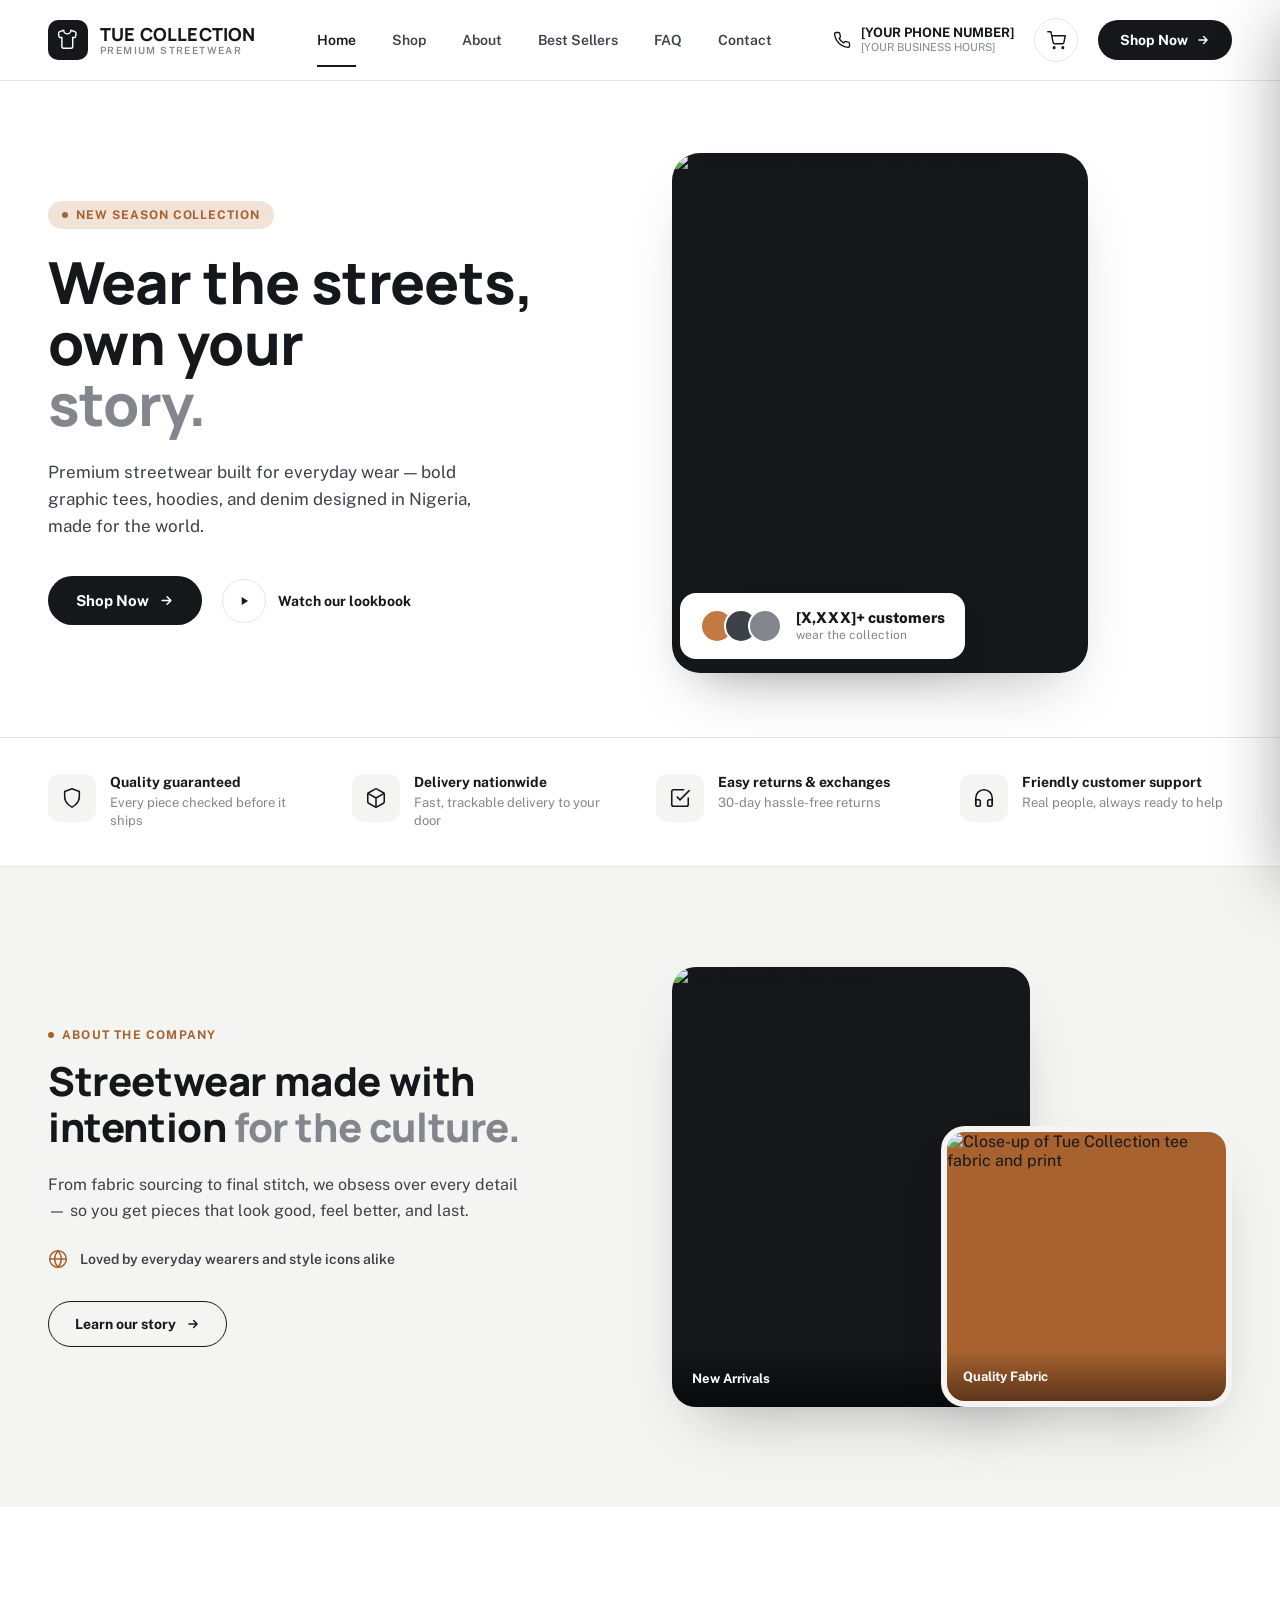
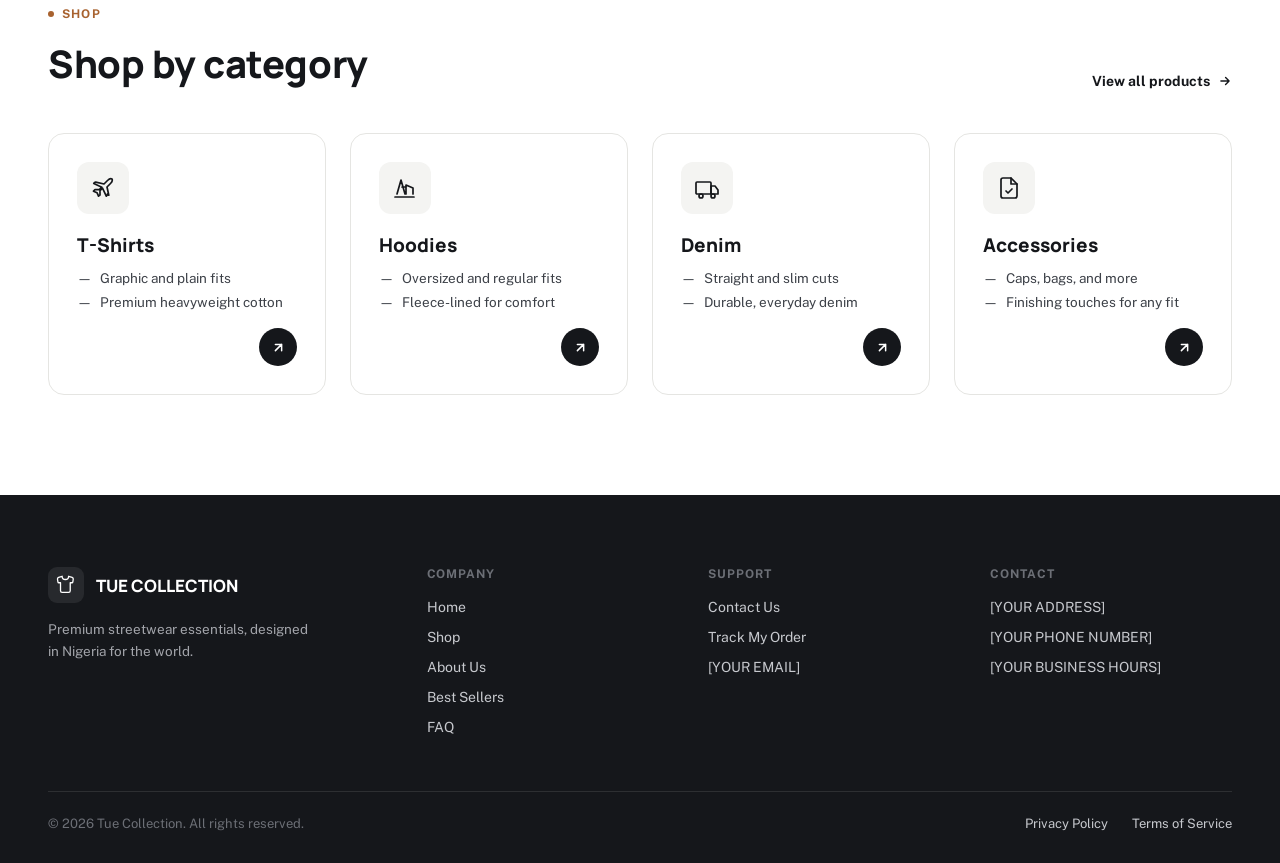
==== index.html @ 18dba14e "Add files via upload" ====
<!doctype html>
<html lang="en">
<head>
<meta charset="utf-8">
<meta name="viewport" content="width=device-width, initial-scale=1">
<title>Tue Collection — Premium Streetwear</title>
<link rel="stylesheet" href="https://fonts.googleapis.com/css2?family=Manrope:wght@500;700;800&family=Public+Sans:wght@400;500;600;700&display=swap">
<link rel="stylesheet" href="styles.css">
</head>
<body>

  <!-- ============ HEADER ============ -->
  <header style="position:sticky;top:0;z-index:20;background:rgba(255,255,255,0.92);backdrop-filter:blur(8px);border-bottom:1px solid var(--line);">
    <div style="max-width:1280px;margin:0 auto;padding:18px 48px;display:flex;align-items:center;justify-content:space-between;gap:24px;">

      <a href="index.html" style="display:flex;align-items:center;gap:12px;">
        <svg width="40" height="40" viewBox="0 0 40 40" fill="none">
          <rect width="40" height="40" rx="10" fill="#15171b"/>
          <path transform="translate(8.5,8.5) scale(0.9)" d="M20.38 3.46 16 2a4 4 0 0 1-8 0L3.62 3.46a2 2 0 0 0-1.34 2.23l.58 3.47a1 1 0 0 0 .99.84H6v10a2 2 0 0 0 2 2h8a2 2 0 0 0 2-2V10h2.15a1 1 0 0 0 .99-.84l.58-3.47a2 2 0 0 0-1.34-2.23z" fill="none" stroke="#ffffff" stroke-width="1.6" stroke-linejoin="round" stroke-linecap="round"/>
        </svg>
        <div style="display:flex;flex-direction:column;line-height:1.15;">
          <span style="font-family:'Manrope',sans-serif;font-weight:800;font-size:18px;letter-spacing:0.01em;">TUE COLLECTION</span>
          <span style="font-size:10px;letter-spacing:0.14em;color:var(--muted);font-weight:600;">PREMIUM STREETWEAR</span>
        </div>
      </a>

      <nav class="nav-center" style="display:flex;align-items:center;gap:36px;">
        <a href="index.html" class="nav-link active">Home</a>
        <a href="services.html" class="nav-link">Shop</a>
        <a href="about.html" class="nav-link">About</a>
        <a href="services.html#rates" class="nav-link">Best Sellers</a>
        <a href="#" class="nav-link">FAQ</a>
        <a href="contact.html" class="nav-link">Contact</a>
      </nav>

      <div style="display:flex;align-items:center;gap:20px;">
        <div class="nav-contact" style="display:flex;align-items:center;gap:10px;">
          <svg width="18" height="18" viewBox="0 0 24 24" fill="none" stroke="#15171b" stroke-width="1.8" stroke-linecap="round" stroke-linejoin="round"><path d="M22 16.92v3a2 2 0 0 1-2.18 2 19.79 19.79 0 0 1-8.63-3.07 19.5 19.5 0 0 1-6-6 19.79 19.79 0 0 1-3.07-8.67A2 2 0 0 1 4.11 2h3a2 2 0 0 1 2 1.72c.127.96.362 1.903.7 2.81a2 2 0 0 1-.45 2.11L8.09 9.91a16 16 0 0 0 6 6l1.27-1.27a2 2 0 0 1 2.11-.45c.907.338 1.85.573 2.81.7A2 2 0 0 1 22 16.92z"/></svg>
          <div style="display:flex;flex-direction:column;line-height:1.25;">
            <span style="font-size:13px;font-weight:700;">[YOUR PHONE NUMBER]</span>
            <span style="font-size:11px;color:var(--muted);">[YOUR BUSINESS HOURS]</span>
          </div>
        </div>
        <button type="button" id="cartToggleBtn" aria-label="Open cart" style="position:relative;flex:none;width:44px;height:44px;border-radius:999px;border:1.5px solid var(--line);background:var(--paper);display:flex;align-items:center;justify-content:center;cursor:pointer;">
          <svg width="19" height="19" viewBox="0 0 24 24" fill="none" stroke="#15171b" stroke-width="1.8" stroke-linecap="round" stroke-linejoin="round"><circle cx="9" cy="21" r="1"/><circle cx="20" cy="21" r="1"/><path d="M1 1h4l2.68 13.39a2 2 0 0 0 2 1.61h9.72a2 2 0 0 0 2-1.61L23 6H6"/></svg>
          <span id="cartCountBadge" style="display:none;position:absolute;top:-4px;right:-4px;min-width:18px;height:18px;padding:0 4px;border-radius:999px;background:var(--accent);color:#fff;font-size:10.5px;font-weight:800;align-items:center;justify-content:center;line-height:1;">0</span>
        </button>
        <a href="contact.html" class="btn-primary nav-cta" style="padding:12px 22px;border-radius:999px;font-size:14px;font-weight:700;display:inline-flex;align-items:center;gap:8px;white-space:nowrap;">
          Shop Now
          <svg width="14" height="14" viewBox="0 0 24 24" fill="none" stroke="#fff" stroke-width="2.4" stroke-linecap="round" stroke-linejoin="round"><path d="M5 12h14M13 6l6 6-6 6"/></svg>
        </a>
        <button type="button" class="nav-toggle" id="navToggle" aria-label="Toggle menu" aria-expanded="false" aria-controls="mobileMenu">
          <span></span>
        </button>
      </div>
    </div>
    <nav id="mobileMenu" class="mobile-menu">
      <a href="index.html" class="nav-link active">Home</a>
      <a href="services.html" class="nav-link">Shop</a>
      <a href="about.html" class="nav-link">About</a>
      <a href="services.html#rates" class="nav-link">Best Sellers</a>
      <a href="#" class="nav-link">FAQ</a>
      <a href="contact.html" class="nav-link">Contact</a>
      <a href="contact.html" class="btn-primary mobile-cta" style="padding:13px 22px;border-radius:999px;font-size:14px;font-weight:700;display:inline-flex;align-items:center;justify-content:center;gap:8px;">
        Shop Now
        <svg width="14" height="14" viewBox="0 0 24 24" fill="none" stroke="#fff" stroke-width="2.4" stroke-linecap="round" stroke-linejoin="round"><path d="M5 12h14M13 6l6 6-6 6"/></svg>
      </a>
    </nav>
  </header>

  <!-- ============ HERO ============ -->
  <section style="max-width:1280px;margin:0 auto;padding:72px 48px 0;">
    <div class="hero-grid" style="display:grid;grid-template-columns:1fr 560px;gap:56px;align-items:center;">

      <div>
        <div style="display:inline-flex;align-items:center;gap:8px;padding:7px 14px;border-radius:999px;background:var(--accent-soft);margin-bottom:22px;">
          <span style="width:6px;height:6px;border-radius:999px;background:var(--accent);"></span>
          <span style="font-size:12px;font-weight:700;letter-spacing:0.08em;color:var(--accent);">NEW SEASON COLLECTION</span>
        </div>

        <h1 style="font-size:58px;font-weight:800;line-height:1.06;letter-spacing:-0.01em;">
          Wear the streets,<br/>
          own your<br/>
          <span style="color:var(--muted);">story.</span>
        </h1>

        <p style="margin-top:24px;font-size:17px;line-height:1.6;color:var(--ink-soft);max-width:460px;">
          Premium streetwear built for everyday wear — bold graphic tees, hoodies, and denim designed in Nigeria, made for the world.
        </p>

        <div style="display:flex;align-items:center;gap:20px;margin-top:36px;flex-wrap:wrap;">
          <a href="contact.html" class="btn-primary" style="padding:16px 28px;border-radius:999px;font-size:15px;font-weight:700;display:inline-flex;align-items:center;gap:10px;">
            Shop Now
            <svg width="15" height="15" viewBox="0 0 24 24" fill="none" stroke="#fff" stroke-width="2.4" stroke-linecap="round" stroke-linejoin="round"><path d="M5 12h14M13 6l6 6-6 6"/></svg>
          </a>
          <a href="#" style="display:inline-flex;align-items:center;gap:12px;">
            <span style="width:44px;height:44px;border-radius:999px;border:1.5px solid var(--line);display:flex;align-items:center;justify-content:center;">
              <svg width="14" height="14" viewBox="0 0 24 24" fill="#15171b"><path d="M8 5v14l11-7z"/></svg>
            </span>
            <span style="font-size:14px;font-weight:700;color:var(--ink);">Watch our lookbook</span>
          </a>
        </div>
      </div>

      <!-- HERO VISUAL -->
      <div class="hero-visual" style="position:relative;width:100%;max-width:560px;margin:0 auto;">
        <div style="position:relative;border-radius:28px;overflow:hidden;height:520px;aspect-ratio:4/5;box-shadow:0 30px 60px -30px rgba(21,23,27,0.35);background:#15171b;">
          <img src="img/lookbook-studio.jpg" alt="Tue Collection streetwear tee in the studio" loading="eager" style="position:absolute;inset:0;width:100%;height:100%;object-fit:cover;">
        </div>

        <div style="position:absolute;left:8px;bottom:14px;background:#fff;border-radius:var(--radius-md);box-shadow:0 20px 44px -18px rgba(21,23,27,0.28);padding:16px 20px;display:flex;align-items:center;gap:14px;">
          <div style="display:flex;">
            <span style="width:34px;height:34px;border-radius:999px;background:#c47a45;border:2px solid #fff;margin-right:-10px;"></span>
            <span style="width:34px;height:34px;border-radius:999px;background:#3d4148;border:2px solid #fff;margin-right:-10px;"></span>
            <span style="width:34px;height:34px;border-radius:999px;background:#83868d;border:2px solid #fff;"></span>
          </div>
          <div style="line-height:1.25;">
            <div style="font-size:15px;font-weight:800;">[X,XXX]+ customers</div>
            <div style="font-size:12px;color:var(--muted);">wear the collection</div>
          </div>
        </div>
      </div>
    </div>
  </section>

  <!-- ============ FEATURE STRIP ============ -->
  <section style="border-top:1px solid var(--line);border-bottom:1px solid var(--line);margin-top:64px;">
    <div class="feat-grid" style="max-width:1280px;margin:0 auto;padding:36px 48px;display:grid;grid-template-columns:repeat(4,1fr);gap:32px;">

      <div style="display:flex;align-items:flex-start;gap:14px;">
        <span style="flex:none;width:48px;height:48px;border-radius:12px;background:var(--paper-soft);display:flex;align-items:center;justify-content:center;">
          <svg width="22" height="22" viewBox="0 0 24 24" fill="none" stroke="#15171b" stroke-width="1.7" stroke-linecap="round" stroke-linejoin="round"><path d="M12 22s8-4 8-11V5l-8-3-8 3v6c0 7 8 11 8 11z"/></svg>
        </span>
        <div>
          <div style="font-size:14px;font-weight:700;">Quality guaranteed</div>
          <div style="font-size:13px;color:var(--muted);margin-top:4px;line-height:1.4;">Every piece checked before it ships</div>
        </div>
      </div>

      <div style="display:flex;align-items:flex-start;gap:14px;">
        <span style="flex:none;width:48px;height:48px;border-radius:12px;background:var(--paper-soft);display:flex;align-items:center;justify-content:center;">
          <svg width="22" height="22" viewBox="0 0 24 24" fill="none" stroke="#15171b" stroke-width="1.7" stroke-linecap="round" stroke-linejoin="round"><path d="M21 16V8a2 2 0 0 0-1-1.73l-7-4a2 2 0 0 0-2 0l-7 4A2 2 0 0 0 3 8v8a2 2 0 0 0 1 1.73l7 4a2 2 0 0 0 2 0l7-4A2 2 0 0 0 21 16z"/><path d="M3.27 6.96L12 12l8.73-5.04M12 22.08V12"/></svg>
        </span>
        <div>
          <div style="font-size:14px;font-weight:700;">Delivery nationwide</div>
          <div style="font-size:13px;color:var(--muted);margin-top:4px;line-height:1.4;">Fast, trackable delivery to your door</div>
        </div>
      </div>

      <div style="display:flex;align-items:flex-start;gap:14px;">
        <span style="flex:none;width:48px;height:48px;border-radius:12px;background:var(--paper-soft);display:flex;align-items:center;justify-content:center;">
          <svg width="22" height="22" viewBox="0 0 24 24" fill="none" stroke="#15171b" stroke-width="1.7" stroke-linecap="round" stroke-linejoin="round"><path d="M9 11l3 3L22 4"/><path d="M21 12v7a2 2 0 0 1-2 2H5a2 2 0 0 1-2-2V5a2 2 0 0 1 2-2h11"/></svg>
        </span>
        <div>
          <div style="font-size:14px;font-weight:700;">Easy returns & exchanges</div>
          <div style="font-size:13px;color:var(--muted);margin-top:4px;line-height:1.4;">30-day hassle-free returns</div>
        </div>
      </div>

      <div style="display:flex;align-items:flex-start;gap:14px;">
        <span style="flex:none;width:48px;height:48px;border-radius:12px;background:var(--paper-soft);display:flex;align-items:center;justify-content:center;">
          <svg width="22" height="22" viewBox="0 0 24 24" fill="none" stroke="#15171b" stroke-width="1.7" stroke-linecap="round" stroke-linejoin="round"><path d="M3 18v-6a9 9 0 0 1 18 0v6"/><path d="M21 19a2 2 0 0 1-2 2h-1a2 2 0 0 1-2-2v-3a2 2 0 0 1 2-2h3zM3 19a2 2 0 0 0 2 2h1a2 2 0 0 0 2-2v-3a2 2 0 0 0-2-2H3z"/></svg>
        </span>
        <div>
          <div style="font-size:14px;font-weight:700;">Friendly customer support</div>
          <div style="font-size:13px;color:var(--muted);margin-top:4px;line-height:1.4;">Real people, always ready to help</div>
        </div>
      </div>

    </div>
  </section>

  <!-- ============ ABOUT ============ -->
  <section style="background:var(--paper-soft);">
    <div class="about-grid" style="max-width:1280px;margin:0 auto;padding:100px 48px;display:grid;grid-template-columns:1fr 1fr;gap:64px;align-items:center;">

      <div>
        <div style="display:flex;align-items:center;gap:8px;margin-bottom:16px;">
          <span style="width:6px;height:6px;border-radius:999px;background:var(--accent);"></span>
          <span style="font-size:12px;font-weight:700;letter-spacing:0.1em;color:var(--accent);">ABOUT THE COMPANY</span>
        </div>
        <h2 style="font-size:40px;font-weight:800;line-height:1.15;letter-spacing:-0.01em;">
          Streetwear made with intention <span style="color:var(--muted);">for the culture.</span>
        </h2>
        <p style="margin-top:22px;font-size:16px;line-height:1.65;color:var(--ink-soft);max-width:480px;">
          From fabric sourcing to final stitch, we obsess over every detail — so you get pieces that look good, feel better, and last.
        </p>

        <div style="display:flex;align-items:center;gap:12px;margin-top:24px;">
          <svg width="20" height="20" viewBox="0 0 24 24" fill="none" stroke="#a8622f" stroke-width="1.8" stroke-linecap="round" stroke-linejoin="round"><circle cx="12" cy="12" r="10"/><path d="M2 12h20M12 2a15.3 15.3 0 0 1 4 10 15.3 15.3 0 0 1-4 10 15.3 15.3 0 0 1-4-10 15.3 15.3 0 0 1 4-10z"/></svg>
          <span style="font-size:14px;font-weight:600;color:var(--ink-soft);">Loved by everyday wearers and style icons alike</span>
        </div>

        <a href="about.html" class="btn-outline" style="margin-top:32px;display:inline-flex;align-items:center;gap:10px;padding:14px 26px;border-radius:999px;font-size:14px;font-weight:700;">
          Learn our story
          <svg width="14" height="14" viewBox="0 0 24 24" fill="none" stroke="currentColor" stroke-width="2.4" stroke-linecap="round" stroke-linejoin="round"><path d="M5 12h14M13 6l6 6-6 6"/></svg>
        </a>
      </div>

      <div style="position:relative;height:440px;">
        <div style="position:absolute;left:0;top:0;width:64%;height:100%;border-radius:var(--radius-lg);overflow:hidden;box-shadow:0 30px 60px -30px rgba(21,23,27,0.35);background:#15171b;">
          <img src="img/tee-lineup.jpg" alt="Tue Collection tee lineup" loading="lazy" style="position:absolute;inset:0;width:100%;height:100%;object-fit:cover;">
          <div style="position:absolute;left:0;right:0;bottom:0;padding:20px;background:linear-gradient(0deg,rgba(0,0,0,0.6),transparent);">
            <span style="color:#fff;font-size:13px;font-weight:700;">New Arrivals</span>
          </div>
        </div>

        <div style="position:absolute;right:0;bottom:0;width:52%;height:64%;border-radius:var(--radius-lg);overflow:hidden;box-shadow:0 30px 60px -30px rgba(21,23,27,0.35);background:#a8622f;border:6px solid var(--paper-soft);">
          <img src="img/tee-detail.jpg" alt="Close-up of Tue Collection tee fabric and print" loading="lazy" style="position:absolute;inset:0;width:100%;height:100%;object-fit:cover;">
          <div style="position:absolute;left:0;right:0;bottom:0;padding:16px;background:linear-gradient(0deg,rgba(0,0,0,0.45),transparent);">
            <span style="color:#fff;font-size:13px;font-weight:700;">Quality Fabric</span>
          </div>
        </div>
      </div>
    </div>
  </section>

  <!-- ============ SERVICES ============ -->
  <section style="max-width:1280px;margin:0 auto;padding:100px 48px;">
    <div style="display:flex;align-items:flex-end;justify-content:space-between;gap:24px;margin-bottom:44px;flex-wrap:wrap;">
      <div>
        <div style="display:flex;align-items:center;gap:8px;margin-bottom:16px;">
          <span style="width:6px;height:6px;border-radius:999px;background:var(--accent);"></span>
          <span style="font-size:12px;font-weight:700;letter-spacing:0.1em;color:var(--accent);">SHOP</span>
        </div>
        <h2 style="font-size:38px;font-weight:800;letter-spacing:-0.01em;max-width:520px;">Shop by category</h2>
      </div>
      <a href="services.html" style="display:inline-flex;align-items:center;gap:8px;font-size:14px;font-weight:700;">
        View all products
        <svg width="14" height="14" viewBox="0 0 24 24" fill="none" stroke="currentColor" stroke-width="2.4" stroke-linecap="round" stroke-linejoin="round"><path d="M5 12h14M13 6l6 6-6 6"/></svg>
      </a>
    </div>

    <div class="svc-grid" style="display:grid;grid-template-columns:repeat(4,1fr);gap:24px;">

      <a href="services.html" class="svc-card" style="border-radius:var(--radius-md);padding:28px;display:flex;flex-direction:column;gap:18px;background:var(--paper);">
        <span style="width:52px;height:52px;border-radius:12px;background:var(--paper-soft);display:flex;align-items:center;justify-content:center;">
          <svg width="24" height="24" viewBox="0 0 24 24" fill="none" stroke="#15171b" stroke-width="1.7" stroke-linecap="round" stroke-linejoin="round"><path d="M17.8 19.2 16 11l3.5-3.5C21 6 21.5 4 21 3c-1-.5-3 0-4.5 1.5L13 8 4.8 6.2c-.5-.1-1 .1-1.3.5l-.7.7 8 3.8-2.5 2.5H4l-1.5 1.5 3.5 1.5 1.5 3.5L9 19v-4.3l2.5-2.5 3.8 8 .7-.7c.3-.3.5-.8.4-1.3z"/></svg>
        </span>
        <div style="flex:1;">
          <h3 style="font-size:19px;font-weight:800;margin-bottom:12px;">T-Shirts</h3>
          <div style="display:flex;flex-direction:column;gap:8px;">
            <div style="display:flex;gap:8px;font-size:13.5px;color:var(--ink-soft);"><span>—</span><span>Graphic and plain fits</span></div>
            <div style="display:flex;gap:8px;font-size:13.5px;color:var(--ink-soft);"><span>—</span><span>Premium heavyweight cotton</span></div>
          </div>
        </div>
        <div style="display:flex;justify-content:flex-end;">
          <span class="arrow-circ" style="width:38px;height:38px;border-radius:999px;display:flex;align-items:center;justify-content:center;">
            <svg width="15" height="15" viewBox="0 0 24 24" fill="none" stroke="#fff" stroke-width="2.4" stroke-linecap="round" stroke-linejoin="round"><path d="M7 17L17 7M7 7h10v10"/></svg>
          </span>
        </div>
      </a>

      <a href="services.html" class="svc-card" style="border-radius:var(--radius-md);padding:28px;display:flex;flex-direction:column;gap:18px;background:var(--paper);">
        <span style="width:52px;height:52px;border-radius:12px;background:var(--paper-soft);display:flex;align-items:center;justify-content:center;">
          <svg width="24" height="24" viewBox="0 0 24 24" fill="none" stroke="#15171b" stroke-width="1.7" stroke-linecap="round" stroke-linejoin="round"><path d="M2 21h19M4 18l4-14 4 14M9 11h4M13 18V9l7 3v6"/></svg>
        </span>
        <div style="flex:1;">
          <h3 style="font-size:19px;font-weight:800;margin-bottom:12px;">Hoodies</h3>
          <div style="display:flex;flex-direction:column;gap:8px;">
            <div style="display:flex;gap:8px;font-size:13.5px;color:var(--ink-soft);"><span>—</span><span>Oversized and regular fits</span></div>
            <div style="display:flex;gap:8px;font-size:13.5px;color:var(--ink-soft);"><span>—</span><span>Fleece-lined for comfort</span></div>
          </div>
        </div>
        <div style="display:flex;justify-content:flex-end;">
          <span class="arrow-circ" style="width:38px;height:38px;border-radius:999px;display:flex;align-items:center;justify-content:center;">
            <svg width="15" height="15" viewBox="0 0 24 24" fill="none" stroke="#fff" stroke-width="2.4" stroke-linecap="round" stroke-linejoin="round"><path d="M7 17L17 7M7 7h10v10"/></svg>
          </span>
        </div>
      </a>

      <a href="services.html" class="svc-card" style="border-radius:var(--radius-md);padding:28px;display:flex;flex-direction:column;gap:18px;background:var(--paper);">
        <span style="width:52px;height:52px;border-radius:12px;background:var(--paper-soft);display:flex;align-items:center;justify-content:center;">
          <svg width="24" height="24" viewBox="0 0 24 24" fill="none" stroke="#15171b" stroke-width="1.7" stroke-linecap="round" stroke-linejoin="round"><rect x="1" y="6" width="15" height="12" rx="1"/><path d="M16 10h4l3 4v4h-7z"/><circle cx="6" cy="20" r="2"/><circle cx="18" cy="20" r="2"/></svg>
        </span>
        <div style="flex:1;">
          <h3 style="font-size:19px;font-weight:800;margin-bottom:12px;">Denim</h3>
          <div style="display:flex;flex-direction:column;gap:8px;">
            <div style="display:flex;gap:8px;font-size:13.5px;color:var(--ink-soft);"><span>—</span><span>Straight and slim cuts</span></div>
            <div style="display:flex;gap:8px;font-size:13.5px;color:var(--ink-soft);"><span>—</span><span>Durable, everyday denim</span></div>
          </div>
        </div>
        <div style="display:flex;justify-content:flex-end;">
          <span class="arrow-circ" style="width:38px;height:38px;border-radius:999px;display:flex;align-items:center;justify-content:center;">
            <svg width="15" height="15" viewBox="0 0 24 24" fill="none" stroke="#fff" stroke-width="2.4" stroke-linecap="round" stroke-linejoin="round"><path d="M7 17L17 7M7 7h10v10"/></svg>
          </span>
        </div>
      </a>

      <a href="services.html" class="svc-card" style="border-radius:var(--radius-md);padding:28px;display:flex;flex-direction:column;gap:18px;background:var(--paper);">
        <span style="width:52px;height:52px;border-radius:12px;background:var(--paper-soft);display:flex;align-items:center;justify-content:center;">
          <svg width="24" height="24" viewBox="0 0 24 24" fill="none" stroke="#15171b" stroke-width="1.7" stroke-linecap="round" stroke-linejoin="round"><path d="M14 2H6a2 2 0 0 0-2 2v16a2 2 0 0 0 2 2h12a2 2 0 0 0 2-2V8z"/><path d="M14 2v6h6"/><path d="M9 15l2 2 4-4"/></svg>
        </span>
        <div style="flex:1;">
          <h3 style="font-size:19px;font-weight:800;margin-bottom:12px;">Accessories</h3>
          <div style="display:flex;flex-direction:column;gap:8px;">
            <div style="display:flex;gap:8px;font-size:13.5px;color:var(--ink-soft);"><span>—</span><span>Caps, bags, and more</span></div>
            <div style="display:flex;gap:8px;font-size:13.5px;color:var(--ink-soft);"><span>—</span><span>Finishing touches for any fit</span></div>
          </div>
        </div>
        <div style="display:flex;justify-content:flex-end;">
          <span class="arrow-circ" style="width:38px;height:38px;border-radius:999px;display:flex;align-items:center;justify-content:center;">
            <svg width="15" height="15" viewBox="0 0 24 24" fill="none" stroke="#fff" stroke-width="2.4" stroke-linecap="round" stroke-linejoin="round"><path d="M7 17L17 7M7 7h10v10"/></svg>
          </span>
        </div>
      </a>

    </div>
  </section>

  <!-- ============ FOOTER ============ -->
  <footer style="background:var(--ink);">
    <div style="max-width:1280px;margin:0 auto;padding:72px 48px 32px;">
      <div class="foot-grid" style="display:grid;grid-template-columns:1.4fr 1fr 1fr 1fr;gap:40px;">

        <div>
          <div style="display:flex;align-items:center;gap:12px;margin-bottom:16px;">
            <svg width="36" height="36" viewBox="0 0 40 40" fill="none">
              <rect width="40" height="40" rx="10" fill="#ffffff" fill-opacity="0.08"/>
              <path transform="translate(8.5,8.5) scale(0.9)" d="M20.38 3.46 16 2a4 4 0 0 1-8 0L3.62 3.46a2 2 0 0 0-1.34 2.23l.58 3.47a1 1 0 0 0 .99.84H6v10a2 2 0 0 0 2 2h8a2 2 0 0 0 2-2V10h2.15a1 1 0 0 0 .99-.84l.58-3.47a2 2 0 0 0-1.34-2.23z" fill="none" stroke="#ffffff" stroke-width="1.6" stroke-linejoin="round" stroke-linecap="round"/>
            </svg>
            <span style="font-family:'Manrope',sans-serif;font-weight:800;font-size:17px;color:#fff;">TUE COLLECTION</span>
          </div>
          <p style="font-size:13.5px;line-height:1.6;color:#a3a5ab;max-width:260px;">
            Premium streetwear essentials, designed in Nigeria for the world.
          </p>
        </div>

        <div style="display:flex;flex-direction:column;gap:14px;">
          <span style="font-size:12px;font-weight:700;letter-spacing:0.08em;color:#6c6f76;margin-bottom:4px;">COMPANY</span>
          <a href="index.html" class="foot-link">Home</a>
          <a href="services.html" class="foot-link">Shop</a>
          <a href="about.html" class="foot-link">About Us</a>
          <a href="services.html#rates" class="foot-link">Best Sellers</a>
          <a href="#" class="foot-link">FAQ</a>
        </div>

        <div style="display:flex;flex-direction:column;gap:14px;">
          <span style="font-size:12px;font-weight:700;letter-spacing:0.08em;color:#6c6f76;margin-bottom:4px;">SUPPORT</span>
          <a href="contact.html" class="foot-link">Contact Us</a>
          <a href="#" class="foot-link">Track My Order</a>
          <a href="#" class="foot-link">[YOUR EMAIL]</a>
        </div>

        <div style="display:flex;flex-direction:column;gap:14px;">
          <span style="font-size:12px;font-weight:700;letter-spacing:0.08em;color:#6c6f76;margin-bottom:4px;">CONTACT</span>
          <span class="foot-link">[YOUR ADDRESS]</span>
          <span class="foot-link">[YOUR PHONE NUMBER]</span>
          <span class="foot-link">[YOUR BUSINESS HOURS]</span>
        </div>
      </div>

      <div style="margin-top:56px;padding-top:24px;border-top:1px solid rgba(255,255,255,0.1);display:flex;align-items:center;justify-content:space-between;flex-wrap:wrap;gap:16px;">
        <span style="font-size:13px;color:#6c6f76;">© 2026 Tue Collection. All rights reserved.</span>
        <div style="display:flex;gap:24px;">
          <a href="#" class="foot-link" style="font-size:13px;">Privacy Policy</a>
          <a href="#" class="foot-link" style="font-size:13px;">Terms of Service</a>
        </div>
      </div>
    </div>
  </footer>

  <script>
    var navToggle = document.getElementById('navToggle');
    var mobileMenu = document.getElementById('mobileMenu');
    navToggle.addEventListener('click', function () {
      var open = mobileMenu.classList.toggle('open');
      navToggle.classList.toggle('open', open);
      navToggle.setAttribute('aria-expanded', open);
    });
    mobileMenu.querySelectorAll('a').forEach(function (link) {
      link.addEventListener('click', function () {
        mobileMenu.classList.remove('open');
        navToggle.classList.remove('open');
        navToggle.setAttribute('aria-expanded', 'false');
      });
    });
  </script>
  <script src="products.js"></script>
  <script src="cart.js"></script>
</body>
</html>
---- styles.css ----
:root{
  --ink:#15171b; --ink-soft:#3d4148; --paper:#ffffff; --paper-soft:#f4f4f2;
  --line:#e5e5e2; --muted:#83868d; --accent:#a8622f; --accent-soft:#f1e3d8;
  --hero-orange:#e8752b; --hero-gold:#e0ab2e;
  --radius-sm:8px; --radius-md:16px; --radius-lg:24px;
}
*{box-sizing:border-box;}
body{margin:0;font-family:'Public Sans',system-ui,sans-serif;color:var(--ink);background:var(--paper);}
h1,h2,h3{font-family:'Manrope',system-ui,sans-serif;margin:0;}
p{margin:0;}
a{color:var(--ink);text-decoration:none;}
a:hover{color:var(--accent);}

.nav-link{color:var(--ink-soft);font-size:14px;font-weight:600;transition:color .15s ease;}
.nav-link:hover{color:var(--accent);}
.nav-link.active{color:var(--ink);position:relative;}
.nav-link.active::after{content:"";position:absolute;left:0;right:0;bottom:-19px;height:2px;background:var(--ink);}

.nav-link-dark{color:rgba(255,255,255,0.88);font-size:14px;font-weight:600;transition:color .15s ease;position:relative;}
.nav-link-dark:hover{color:#ffffff;}
.nav-link-dark.active{color:#ffffff;}
.nav-link-dark.active::after{content:"";position:absolute;left:0;right:0;bottom:-8px;height:2px;background:#ffffff;}

.btn-primary{background:var(--ink);color:#fff;transition:background .15s ease;}
.btn-primary:hover{background:var(--accent);color:#fff;}
.btn-ghost{border:1.5px solid var(--line);color:var(--ink);transition:border-color .15s ease,color .15s ease;}
.btn-ghost:hover{border-color:var(--ink);color:var(--ink);}
.btn-outline{border:1.5px solid var(--ink);color:var(--ink);transition:background .15s ease,color .15s ease;}
.btn-outline:hover{background:var(--ink);color:#fff;}
.btn-orange{background:var(--hero-orange);color:#fff;transition:filter .15s ease;}
.btn-orange:hover{filter:brightness(1.08);color:#fff;}
.btn-gold{background:var(--hero-gold);color:#221a06;transition:filter .15s ease;}
.btn-gold:hover{filter:brightness(1.08);color:#221a06;}

.svc-card{border:1px solid var(--line);transition:border-color .15s ease,box-shadow .15s ease;}
.svc-card:hover{border-color:var(--ink);box-shadow:0 12px 32px -20px rgba(21,23,27,0.35);}
.arrow-circ{background:var(--ink);transition:background .15s ease;}
.svc-card:hover .arrow-circ{background:var(--accent);}

.foot-link{color:#c7c9ce;font-size:14px;transition:color .15s ease;}
.foot-link:hover{color:#ffffff;}

.rate-row{border-bottom:1px solid var(--line);}
.rate-row:last-child{border-bottom:none;}

.trust-item{border-right:1px solid rgba(255,255,255,0.14);}
.trust-item:last-child{border-right:none;}

.field label{display:block;font-size:13px;font-weight:700;color:var(--ink-soft);margin-bottom:8px;}
.field input, .field textarea, .field select{
  width:100%;border:1.5px solid var(--line);border-radius:10px;padding:13px 14px;
  font-family:'Public Sans',sans-serif;font-size:14.5px;color:var(--ink);background:var(--paper);
  outline:none;transition:border-color .15s ease;
}
.field input:focus, .field textarea:focus, .field select:focus{border-color:var(--ink);}
.info-card{border:1px solid var(--line);}

.pulse-ring{animation:pulseRing 2.4s ease-out infinite;}
@keyframes pulseRing{
  0%{transform:scale(0.7);opacity:0.7;}
  100%{transform:scale(2.1);opacity:0;}
}

@media (max-width:980px){
  .nav-center, .nav-contact, .nav-cta{display:none !important;}
  .hero-grid{grid-template-columns:1fr !important;}
  .hero-visual{margin-top:40px;}
  .about-grid, .story-grid, .contact-grid{grid-template-columns:1fr !important;}
  .feat-grid, .svc-grid{grid-template-columns:repeat(2,1fr) !important;}
  .foot-grid{grid-template-columns:1fr 1fr !important;}
  .rate-table{overflow-x:auto;}
  .trust-grid{grid-template-columns:repeat(2,1fr) !important;}
  .trust-item{border-right:none !important;border-bottom:1px solid rgba(255,255,255,0.14);padding-bottom:20px !important;}
  .collage{margin-top:32px;height:340px !important;}
  .values-grid{grid-template-columns:1fr 1fr !important;}
  .form-row{grid-template-columns:1fr !important;}
}
@media (max-width:600px){
  .feat-grid, .svc-grid{grid-template-columns:1fr !important;}
  .foot-grid{grid-template-columns:1fr !important;}
  .trust-grid{grid-template-columns:1fr !important;}
  .values-grid{grid-template-columns:1fr !important;}
  h1{font-size:36px !important;}
}
@media (max-width:768px){
  .hero-detail{display:none;}
}

/* ---- Mobile nav toggle + dropdown menu ---- */
.nav-toggle{display:none;flex:none;width:40px;height:40px;border-radius:10px;border:1.5px solid var(--line);background:var(--paper);align-items:center;justify-content:center;cursor:pointer;padding:0;}
.nav-toggle span{display:block;width:18px;height:1.6px;background:var(--ink);position:relative;transition:background .15s ease;}
.nav-toggle span::before,.nav-toggle span::after{content:"";position:absolute;left:0;width:18px;height:1.6px;background:var(--ink);transition:transform .2s ease;}
.nav-toggle span::before{top:-6px;}
.nav-toggle span::after{top:6px;}
.nav-toggle.open span{background:transparent;}
.nav-toggle.open span::before{transform:translateY(6px) rotate(45deg);}
.nav-toggle.open span::after{transform:translateY(-6px) rotate(-45deg);}

.mobile-menu{display:flex;flex-direction:column;gap:2px;background:var(--paper);border-bottom:1px solid var(--line);box-shadow:0 20px 40px -24px rgba(21,23,27,0.25);max-height:0;overflow:hidden;opacity:0;transition:max-height .28s ease, opacity .2s ease;}
.mobile-menu.open{max-height:520px;opacity:1;}
.mobile-menu a.nav-link{padding:14px 24px;border-bottom:1px solid var(--line);font-size:15px;}
.mobile-menu a.nav-link.active{background:var(--paper-soft);}
.mobile-menu .mobile-cta{margin:16px 24px 20px;}

@media (max-width:980px){
  .nav-toggle{display:flex;}
}
@media (min-width:981px){
  .mobile-menu{display:none !important;}
}

/* ---- About hero: responsive type + spacing for the live photo hero ---- */
@media (max-width:900px){
  .about-hero-card{border-radius:22px !important;}
  .about-hero-nav{padding:18px 20px !important;}
  .about-hero-content{padding:44px 24px 56px !important;}
  .about-hero-content h1{font-size:38px !important;}
  .about-hero-content p{font-size:15px !important;}
}
@media (max-width:600px){
  .about-hero-wrap{padding:16px 16px 0 !important;}
  .about-hero-content{padding:32px 18px 44px !important;}
  .about-hero-content h1{font-size:30px !important;}
  .about-hero-actions a{width:100%;justify-content:center;}
  .trust-grid{row-gap:24px;}
}

/* ---- Reduce the site-wide 48px section gutter on phones ---- */
@media (max-width:700px){
  [style*="max-width:1280px"]{padding-left:20px !important;padding-right:20px !important;}
}
@media (max-width:420px){
  [style*="max-width:1280px"]{padding-left:16px !important;padding-right:16px !important;}
}

/* ---- Rates table: stack into labeled cards instead of squeezing 4 columns ---- */
@media (max-width:700px){
  .rate-head{display:none !important;}
  .rate-row{grid-template-columns:1fr !important;gap:6px !important;padding:18px 20px !important;}
  .rate-row span{text-align:left !important;}
  .rate-row span[data-label]::before{content:attr(data-label);display:block;font-size:10.5px;font-weight:700;letter-spacing:0.06em;color:var(--muted);margin-bottom:2px;}
}

/* ---- Shop grid (product cards) ---- */
.shop-grid{display:grid;grid-template-columns:repeat(3,1fr);gap:24px;}
.shop-card{border:1px solid var(--line);border-radius:var(--radius-md);overflow:hidden;display:flex;flex-direction:column;background:var(--paper);transition:border-color .15s ease,box-shadow .15s ease;}
.shop-card:hover{border-color:var(--ink);box-shadow:0 12px 32px -20px rgba(21,23,27,0.35);}
.shop-card select{width:100%;border:1.5px solid var(--line);border-radius:10px;padding:10px 12px;font-size:13px;font-family:'Public Sans',sans-serif;color:var(--ink);background:var(--paper);outline:none;}
.add-to-cart-btn{border:none;cursor:pointer;font-family:'Public Sans',sans-serif;white-space:nowrap;}
@media (max-width:980px){
  .shop-grid{grid-template-columns:repeat(2,1fr) !important;}
}
@media (max-width:600px){
  .shop-grid{grid-template-columns:1fr !important;}
}
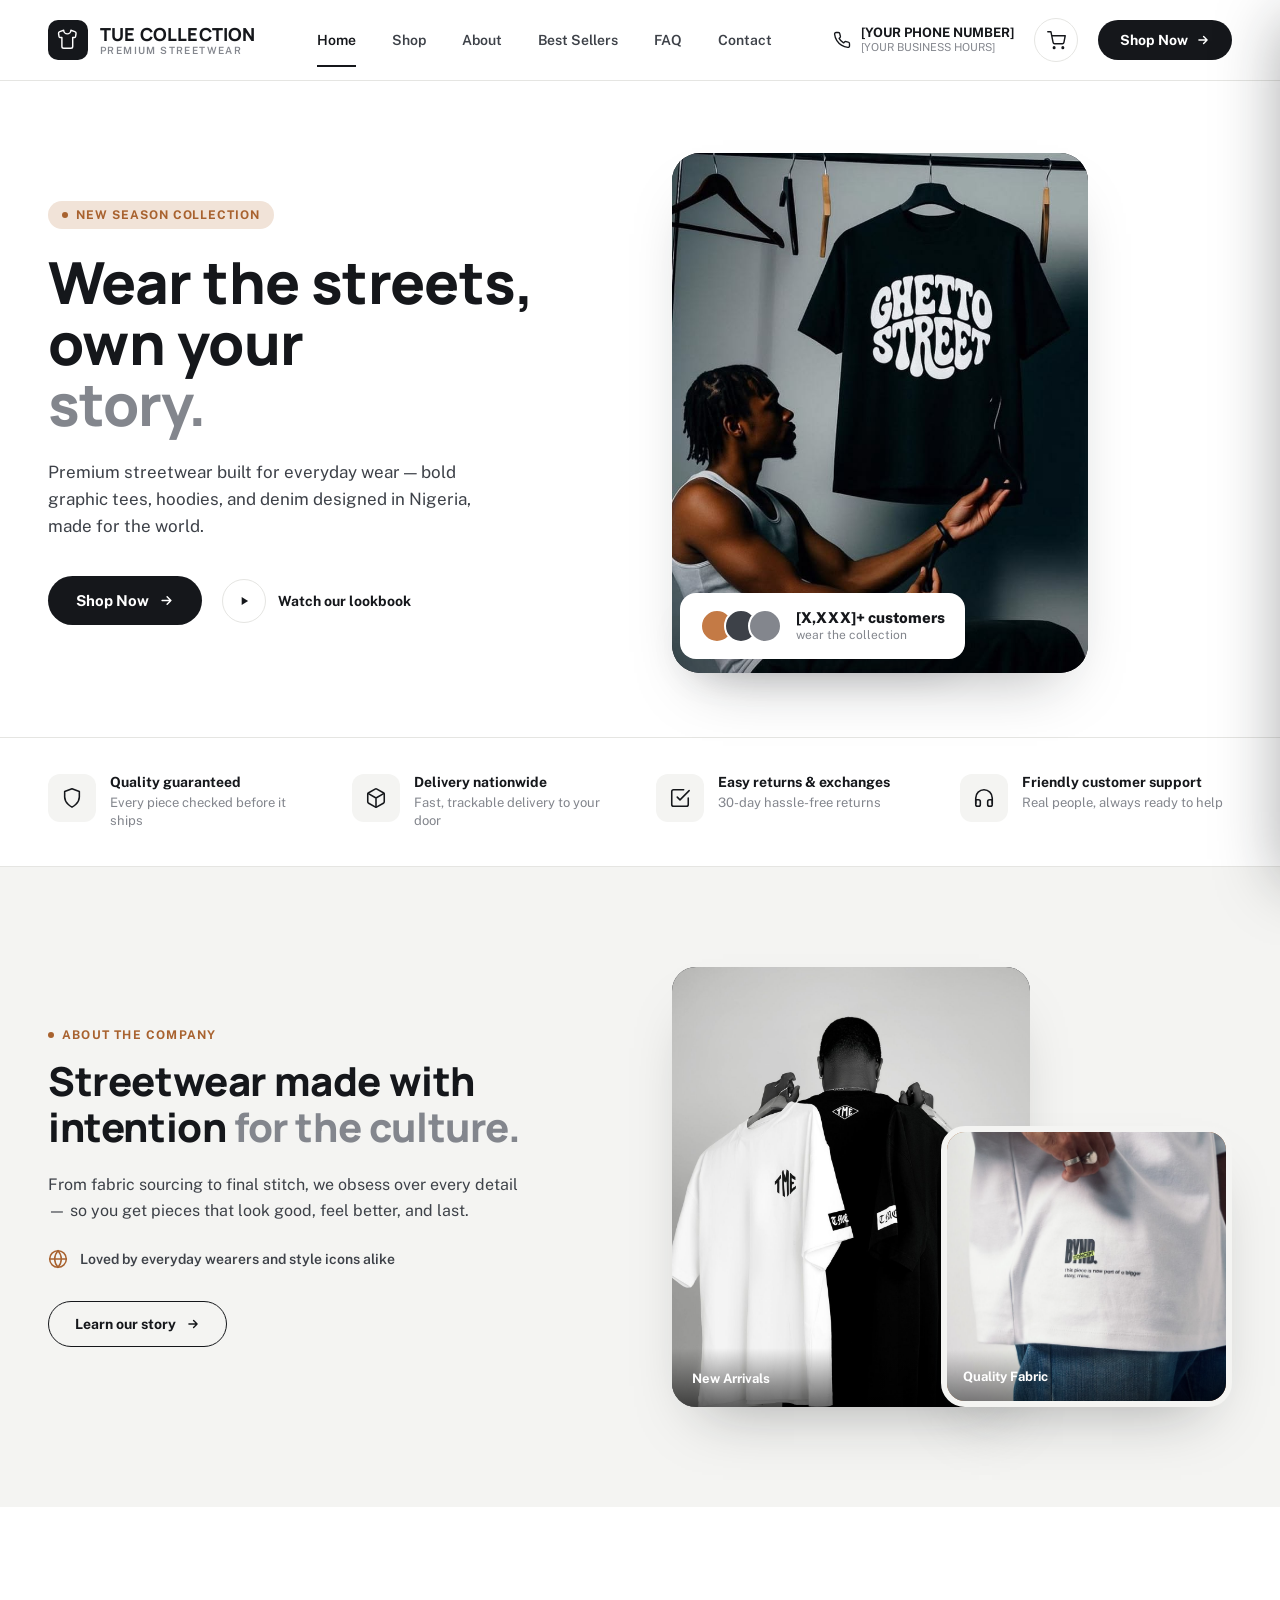
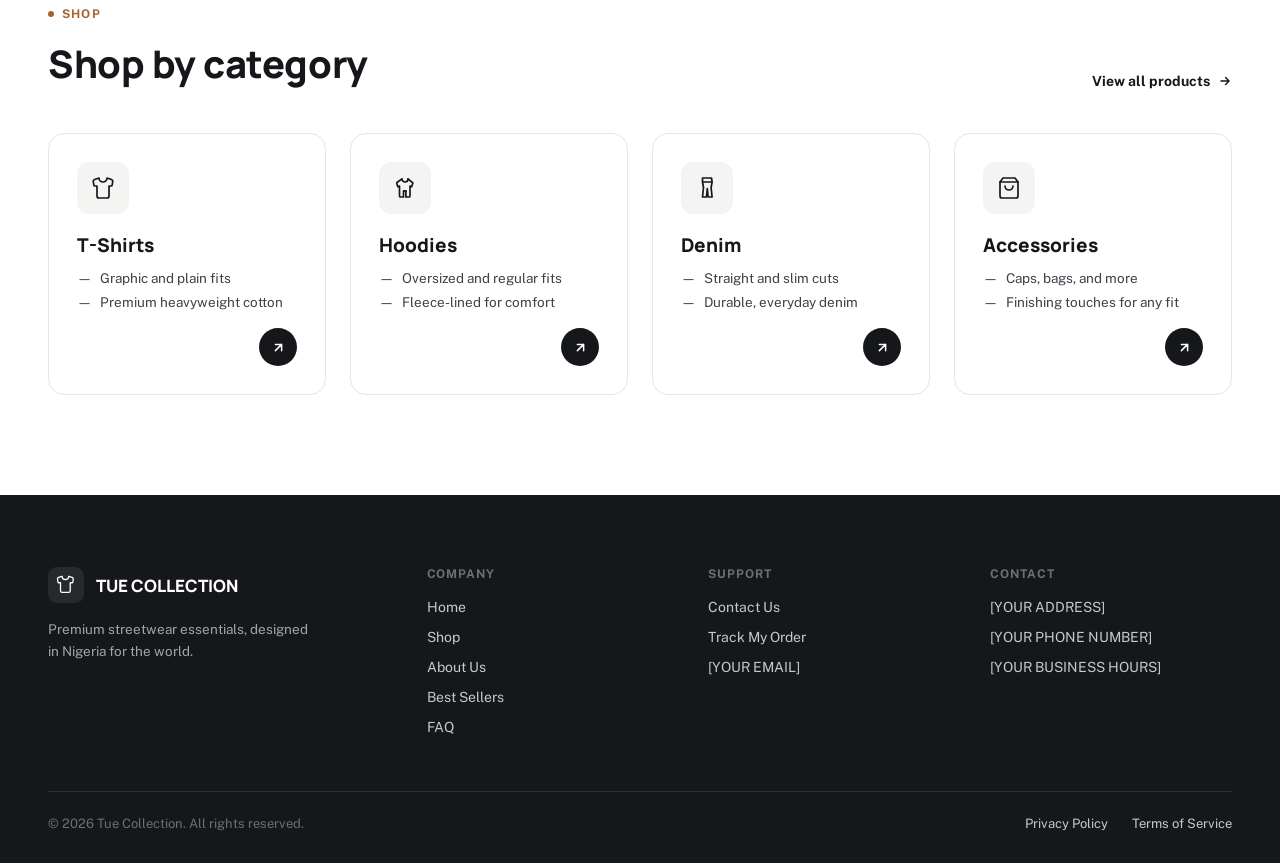
==== commit d1d31979: "Add files via upload" ====
--- a/index.html
+++ b/index.html
@@ -235,7 +235,7 @@
 
       <a href="services.html" class="svc-card" style="border-radius:var(--radius-md);padding:28px;display:flex;flex-direction:column;gap:18px;background:var(--paper);">
         <span style="width:52px;height:52px;border-radius:12px;background:var(--paper-soft);display:flex;align-items:center;justify-content:center;">
-          <svg width="24" height="24" viewBox="0 0 24 24" fill="none" stroke="#15171b" stroke-width="1.7" stroke-linecap="round" stroke-linejoin="round"><path d="M17.8 19.2 16 11l3.5-3.5C21 6 21.5 4 21 3c-1-.5-3 0-4.5 1.5L13 8 4.8 6.2c-.5-.1-1 .1-1.3.5l-.7.7 8 3.8-2.5 2.5H4l-1.5 1.5 3.5 1.5 1.5 3.5L9 19v-4.3l2.5-2.5 3.8 8 .7-.7c.3-.3.5-.8.4-1.3z"/></svg>
+          <svg width="24" height="24" viewBox="0 0 24 24" fill="none" stroke="#15171b" stroke-width="1.7" stroke-linecap="round" stroke-linejoin="round"><path d="M20.38 3.46 16 2a4 4 0 0 1-8 0L3.62 3.46a2 2 0 0 0-1.34 2.23l.58 3.47a1 1 0 0 0 .99.84H6v10a2 2 0 0 0 2 2h8a2 2 0 0 0 2-2V10h2.15a1 1 0 0 0 .99-.84l.58-3.47a2 2 0 0 0-1.34-2.23z"/></svg>
         </span>
         <div style="flex:1;">
           <h3 style="font-size:19px;font-weight:800;margin-bottom:12px;">T-Shirts</h3>
@@ -253,7 +253,7 @@
 
       <a href="services.html" class="svc-card" style="border-radius:var(--radius-md);padding:28px;display:flex;flex-direction:column;gap:18px;background:var(--paper);">
         <span style="width:52px;height:52px;border-radius:12px;background:var(--paper-soft);display:flex;align-items:center;justify-content:center;">
-          <svg width="24" height="24" viewBox="0 0 24 24" fill="none" stroke="#15171b" stroke-width="1.7" stroke-linecap="round" stroke-linejoin="round"><path d="M2 21h19M4 18l4-14 4 14M9 11h4M13 18V9l7 3v6"/></svg>
+          <svg width="24" height="24" viewBox="0 0 24 24" fill="none" stroke="#15171b" stroke-width="1.7" stroke-linecap="round" stroke-linejoin="round"><path d="M9 3a3 3 0 0 0 6 0"/><path d="M9 3 4.2 6.3a1 1 0 0 0-.4 1.1l1 3.3 1.7-.6V20a1 1 0 0 0 1 1h3v-6h2.4v6H16a1 1 0 0 0 1-1v-9.9l1.7.6 1-3.3a1 1 0 0 0-.4-1.1L15 3"/><path d="M10.8 15h2.4"/></svg>
         </span>
         <div style="flex:1;">
           <h3 style="font-size:19px;font-weight:800;margin-bottom:12px;">Hoodies</h3>
@@ -271,7 +271,7 @@
 
       <a href="services.html" class="svc-card" style="border-radius:var(--radius-md);padding:28px;display:flex;flex-direction:column;gap:18px;background:var(--paper);">
         <span style="width:52px;height:52px;border-radius:12px;background:var(--paper-soft);display:flex;align-items:center;justify-content:center;">
-          <svg width="24" height="24" viewBox="0 0 24 24" fill="none" stroke="#15171b" stroke-width="1.7" stroke-linecap="round" stroke-linejoin="round"><rect x="1" y="6" width="15" height="12" rx="1"/><path d="M16 10h4l3 4v4h-7z"/><circle cx="6" cy="20" r="2"/><circle cx="18" cy="20" r="2"/></svg>
+          <svg width="24" height="24" viewBox="0 0 24 24" fill="none" stroke="#15171b" stroke-width="1.7" stroke-linecap="round" stroke-linejoin="round"><path d="M7.5 2h9l.6 4-1 5.5 1 9.5h-4l-.8-8.5L11.5 21h-4l1-9.5-1-5.5z"/><path d="M7.9 6h8.2"/></svg>
         </span>
         <div style="flex:1;">
           <h3 style="font-size:19px;font-weight:800;margin-bottom:12px;">Denim</h3>
@@ -289,7 +289,7 @@
 
       <a href="services.html" class="svc-card" style="border-radius:var(--radius-md);padding:28px;display:flex;flex-direction:column;gap:18px;background:var(--paper);">
         <span style="width:52px;height:52px;border-radius:12px;background:var(--paper-soft);display:flex;align-items:center;justify-content:center;">
-          <svg width="24" height="24" viewBox="0 0 24 24" fill="none" stroke="#15171b" stroke-width="1.7" stroke-linecap="round" stroke-linejoin="round"><path d="M14 2H6a2 2 0 0 0-2 2v16a2 2 0 0 0 2 2h12a2 2 0 0 0 2-2V8z"/><path d="M14 2v6h6"/><path d="M9 15l2 2 4-4"/></svg>
+          <svg width="24" height="24" viewBox="0 0 24 24" fill="none" stroke="#15171b" stroke-width="1.7" stroke-linecap="round" stroke-linejoin="round"><path d="M6 2 3 6v14a2 2 0 0 0 2 2h14a2 2 0 0 0 2-2V6l-3-4Z"/><path d="M3 6h18"/><path d="M16 10a4 4 0 0 1-8 0"/></svg>
         </span>
         <div style="flex:1;">
           <h3 style="font-size:19px;font-weight:800;margin-bottom:12px;">Accessories</h3>
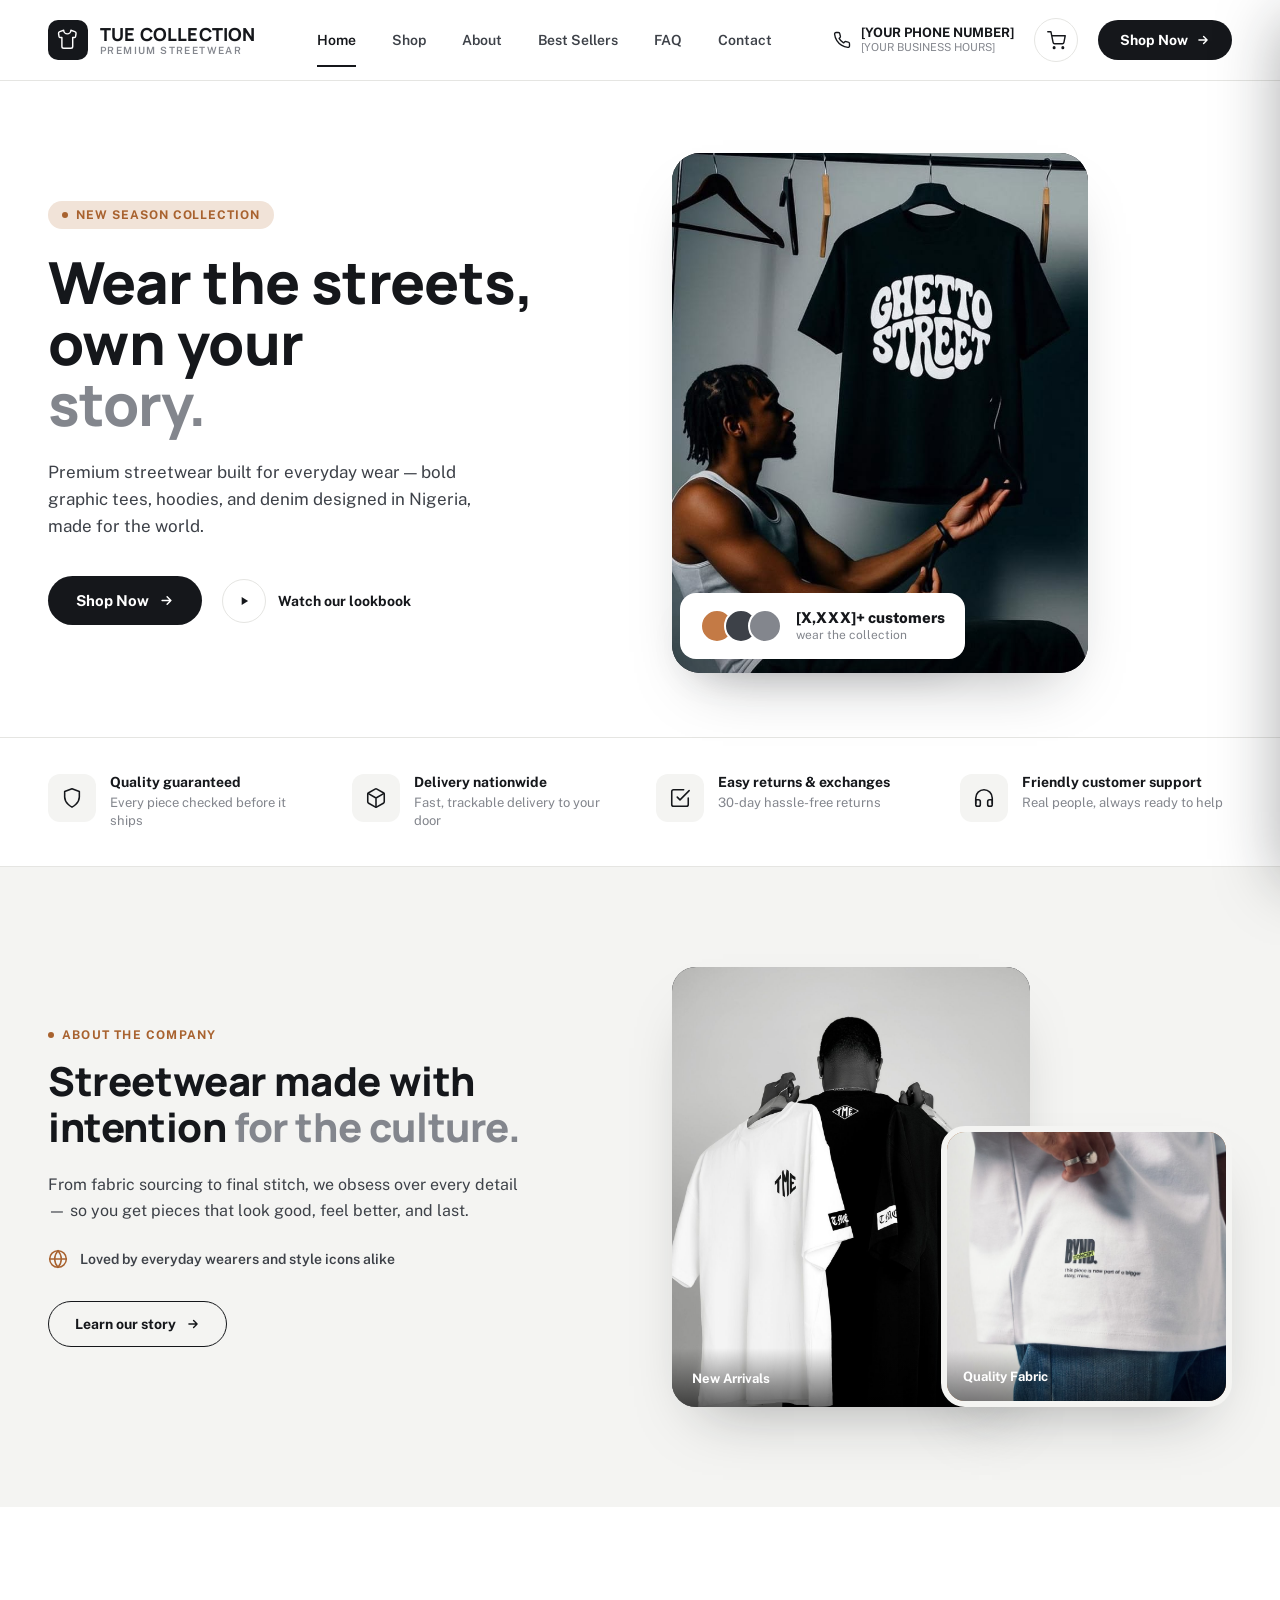
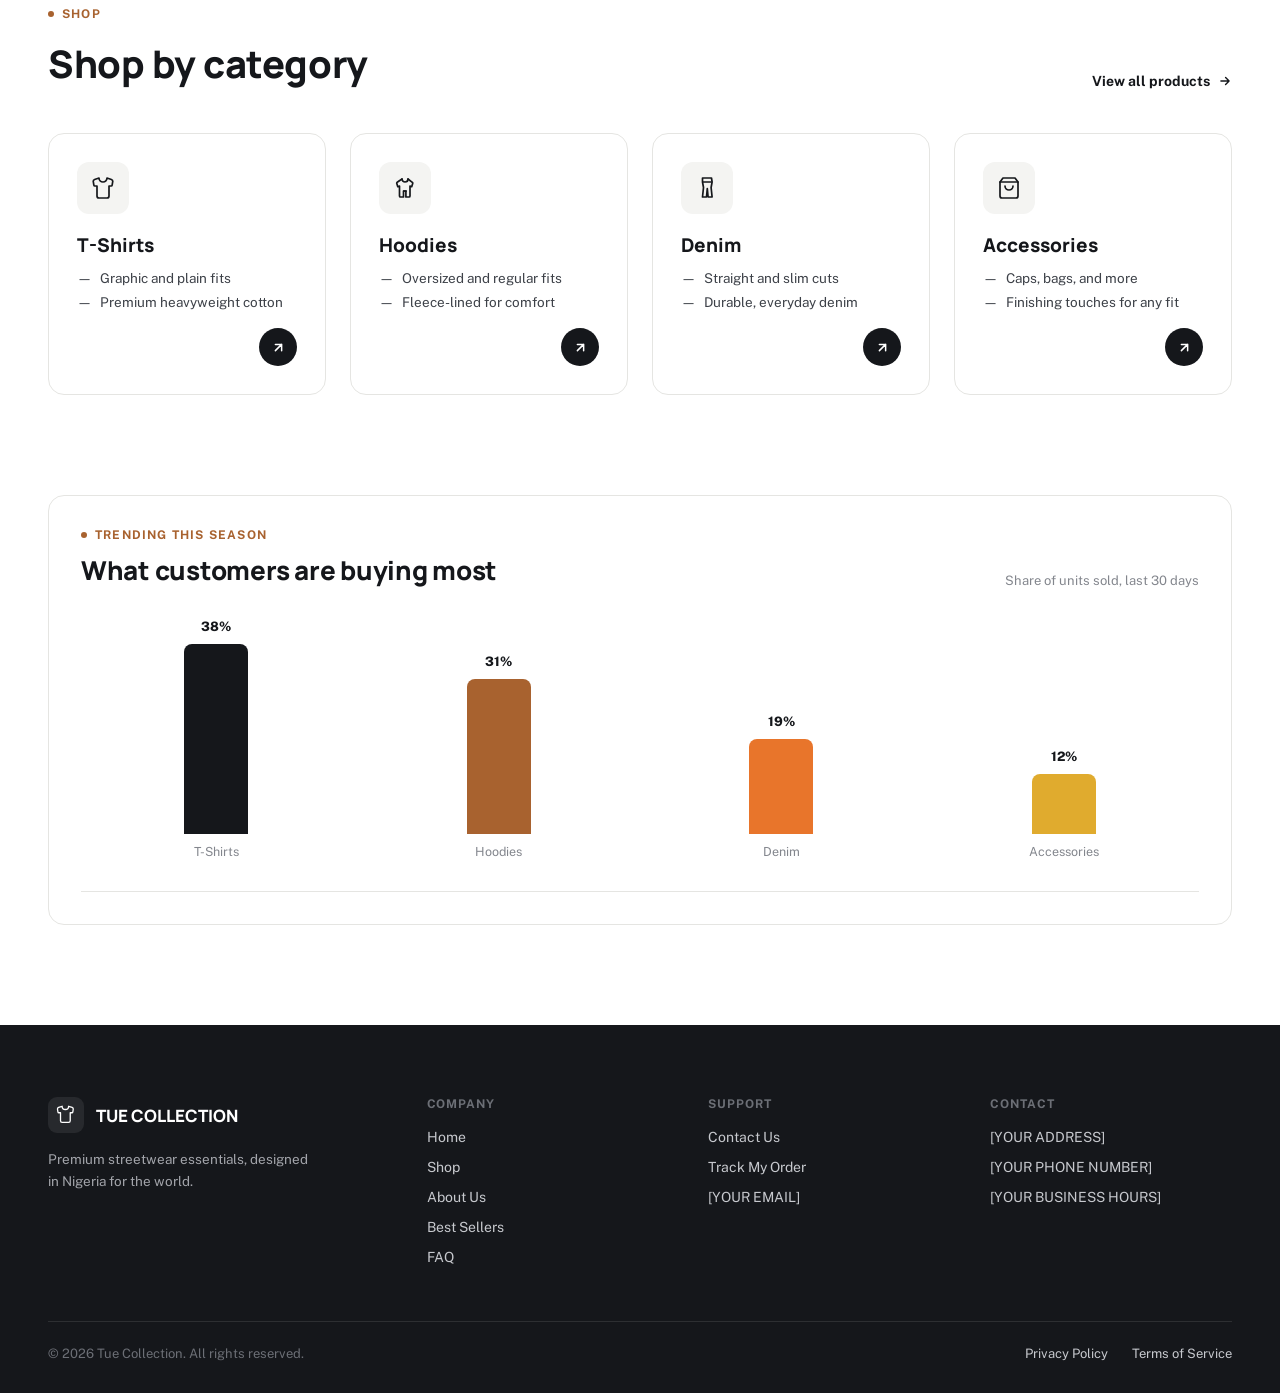
==== commit 848320ff: "Add files via upload" ====
--- a/index.html
+++ b/index.html
@@ -305,6 +305,44 @@
         </div>
       </a>
 
+    </div>
+  </section>
+
+  <!-- ============ TRENDING CHART ============ -->
+  <section style="max-width:1280px;margin:0 auto;padding:0 48px 100px;">
+    <div style="border:1px solid var(--line);border-radius:var(--radius-md);padding:32px;background:var(--paper);">
+      <div style="display:flex;align-items:flex-end;justify-content:space-between;flex-wrap:wrap;gap:16px;margin-bottom:24px;">
+        <div>
+          <div style="display:flex;align-items:center;gap:8px;margin-bottom:10px;">
+            <span style="width:6px;height:6px;border-radius:999px;background:var(--accent);"></span>
+            <span style="font-size:12px;font-weight:700;letter-spacing:0.1em;color:var(--accent);">TRENDING THIS SEASON</span>
+          </div>
+          <h2 style="font-size:26px;font-weight:800;letter-spacing:-0.01em;">What customers are buying most</h2>
+        </div>
+        <span style="font-size:13px;color:var(--muted);">Share of units sold, last 30 days</span>
+      </div>
+      <div class="trend-chart" style="display:flex;align-items:flex-end;gap:28px;height:280px;padding:0 8px 32px;border-bottom:1px solid var(--line);">
+        <div style="display:flex;flex-direction:column;align-items:center;justify-content:flex-end;flex:1;height:100%;gap:10px;">
+          <span style="font-size:13px;font-weight:800;">38%</span>
+          <div style="width:100%;max-width:64px;height:190px;border-radius:8px 8px 0 0;background:#15171b;"></div>
+          <span style="font-size:12.5px;color:var(--muted);">T-Shirts</span>
+        </div>
+        <div style="display:flex;flex-direction:column;align-items:center;justify-content:flex-end;flex:1;height:100%;gap:10px;">
+          <span style="font-size:13px;font-weight:800;">31%</span>
+          <div style="width:100%;max-width:64px;height:155px;border-radius:8px 8px 0 0;background:#a8622f;"></div>
+          <span style="font-size:12.5px;color:var(--muted);">Hoodies</span>
+        </div>
+        <div style="display:flex;flex-direction:column;align-items:center;justify-content:flex-end;flex:1;height:100%;gap:10px;">
+          <span style="font-size:13px;font-weight:800;">19%</span>
+          <div style="width:100%;max-width:64px;height:95px;border-radius:8px 8px 0 0;background:#e8752b;"></div>
+          <span style="font-size:12.5px;color:var(--muted);">Denim</span>
+        </div>
+        <div style="display:flex;flex-direction:column;align-items:center;justify-content:flex-end;flex:1;height:100%;gap:10px;">
+          <span style="font-size:13px;font-weight:800;">12%</span>
+          <div style="width:100%;max-width:64px;height:60px;border-radius:8px 8px 0 0;background:#e0ab2e;"></div>
+          <span style="font-size:12.5px;color:var(--muted);">Accessories</span>
+        </div>
+      </div>
     </div>
   </section>
 
--- a/styles.css
+++ b/styles.css
@@ -101,6 +101,10 @@
 .mobile-menu a.nav-link{padding:14px 24px;border-bottom:1px solid var(--line);font-size:15px;}
 .mobile-menu a.nav-link.active{background:var(--paper-soft);}
 .mobile-menu .mobile-cta{margin:16px 24px 20px;}
+/* The desktop active-link underline (.nav-link.active::after) is positioned
+   19px below the link, which lands on top of the next stacked item inside
+   the open mobile dropdown and reads as a stray line. Suppress it here. */
+.mobile-menu a.nav-link.active::after{display:none !important;content:none !important;}
 
 @media (max-width:980px){
   .nav-toggle{display:flex;}
@@ -153,3 +157,98 @@
 @media (max-width:600px){
   .shop-grid{grid-template-columns:1fr !important;}
 }
+
+/* ================================================================
+   MOBILE / RESPONSIVE HARDENING
+   Site is built mostly with inline styles, so overrides below use
+   !important + attribute selectors matching those inline patterns,
+   consistent with the approach already used above for padding.
+   ================================================================ */
+
+html{-webkit-text-size-adjust:100%;}
+body{overflow-x:hidden;}
+img{max-width:100%;}
+
+/* ---- Fluid, staged heading sizes across tablet + phone widths ---- */
+@media (max-width:980px){
+  h1{font-size:42px !important;}
+  h2{font-size:30px !important;}
+}
+@media (max-width:600px){
+  h1{font-size:32px !important;}
+  h2{font-size:24px !important;}
+  h3{font-size:17px !important;}
+}
+@media (max-width:380px){
+  h1{font-size:28px !important;}
+  h2{font-size:21px !important;}
+}
+
+/* ---- Shrink the large section paddings on tablets/phones ---- */
+@media (max-width:900px){
+  [style*="padding:100px 48px"]{padding-top:64px !important;padding-bottom:64px !important;}
+  [style*="padding:72px 48px 0"]{padding-top:48px !important;}
+  [style*="padding:72px 48px 56px"]{padding:48px 20px 36px !important;}
+  [style*="padding:72px 48px 8px"]{padding:48px 20px 8px !important;}
+  [style*="padding:0 48px 72px"]{padding-bottom:48px !important;}
+  [style*="padding:0 48px 100px"]{padding-bottom:56px !important;}
+  [style*="padding:56px 48px 100px"]{padding:36px 20px 56px !important;}
+}
+@media (max-width:600px){
+  [style*="padding:100px 48px"]{padding-top:44px !important;padding-bottom:44px !important;}
+}
+
+/* ---- Header: keep logo, cart, and hamburger from crowding on phones ---- */
+@media (max-width:480px){
+  header [style*="padding:18px 48px"]{gap:10px !important;}
+  header span[style*="font-size:10px"]{display:none;}
+  header span[style*="font-size:18px"]{font-size:15px !important;}
+  header svg[width="40"]{width:34px !important;height:34px !important;}
+}
+
+/* ---- Hero: cap the portrait image height so it doesn't dominate the screen ---- */
+@media (max-width:980px){
+  .hero-visual [style*="height:520px"]{height:auto !important;max-height:420px !important;}
+}
+@media (max-width:600px){
+  .hero-visual [style*="height:520px"]{max-height:340px !important;}
+  h1 br{display:none;}
+}
+
+/* ---- About page live-photo hero: fill viewport width, don't overflow ---- */
+@media (max-width:600px){
+  .about-hero-wrap{padding:16px 16px 0 !important;}
+  .about-hero-actions a{flex:1 1 auto;}
+}
+
+/* ---- Trust strip / values strip: single column on small phones ---- */
+@media (max-width:480px){
+  .trust-grid{grid-template-columns:1fr 1fr !important;row-gap:20px !important;}
+  .values-grid{grid-template-columns:1fr !important;}
+}
+
+/* ---- "What customers are buying most" trending chart ---- */
+@media (max-width:600px){
+  .trend-chart{gap:14px !important;height:220px !important;}
+  .trend-chart span[style*="font-size:12.5px"]{font-size:10.5px !important;}
+}
+@media (max-width:380px){
+  .trend-chart{gap:8px !important;}
+}
+
+/* ---- Contact / about collage / hero-grid: sensible stacked heights ---- */
+@media (max-width:600px){
+  .collage{height:auto !important;grid-template-columns:1fr !important;}
+  .collage > div{height:220px !important;}
+}
+
+/* ---- Feature strip + category cards: tighter spacing at narrow widths ---- */
+@media (max-width:600px){
+  .feat-grid{gap:20px !important;}
+  .svc-grid > a[style*="padding:28px"]{padding:20px !important;}
+}
+
+/* ---- Prevent the fixed-width rate/shop cards from ever forcing horizontal scroll ---- */
+@media (max-width:420px){
+  .shop-card select, .field input, .field textarea, .field select{font-size:16px;} /* avoids iOS zoom-on-focus */
+}
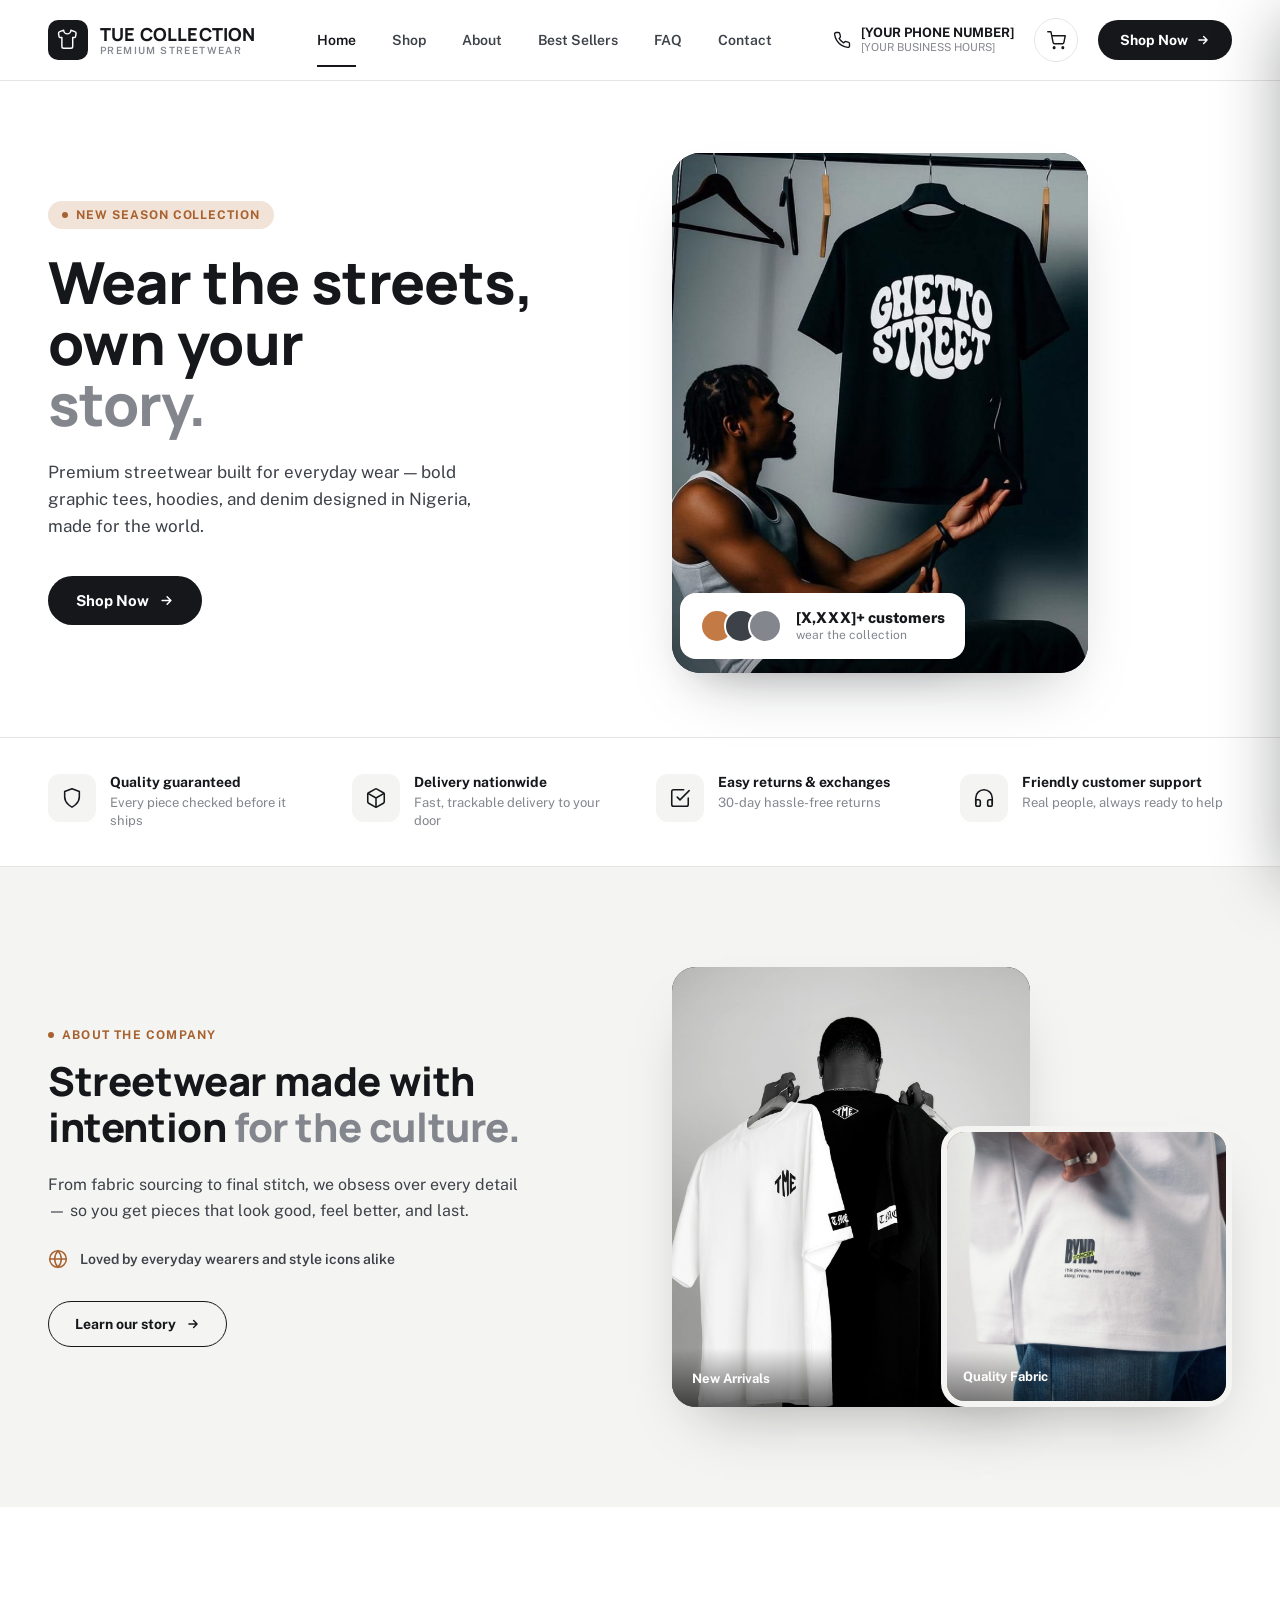
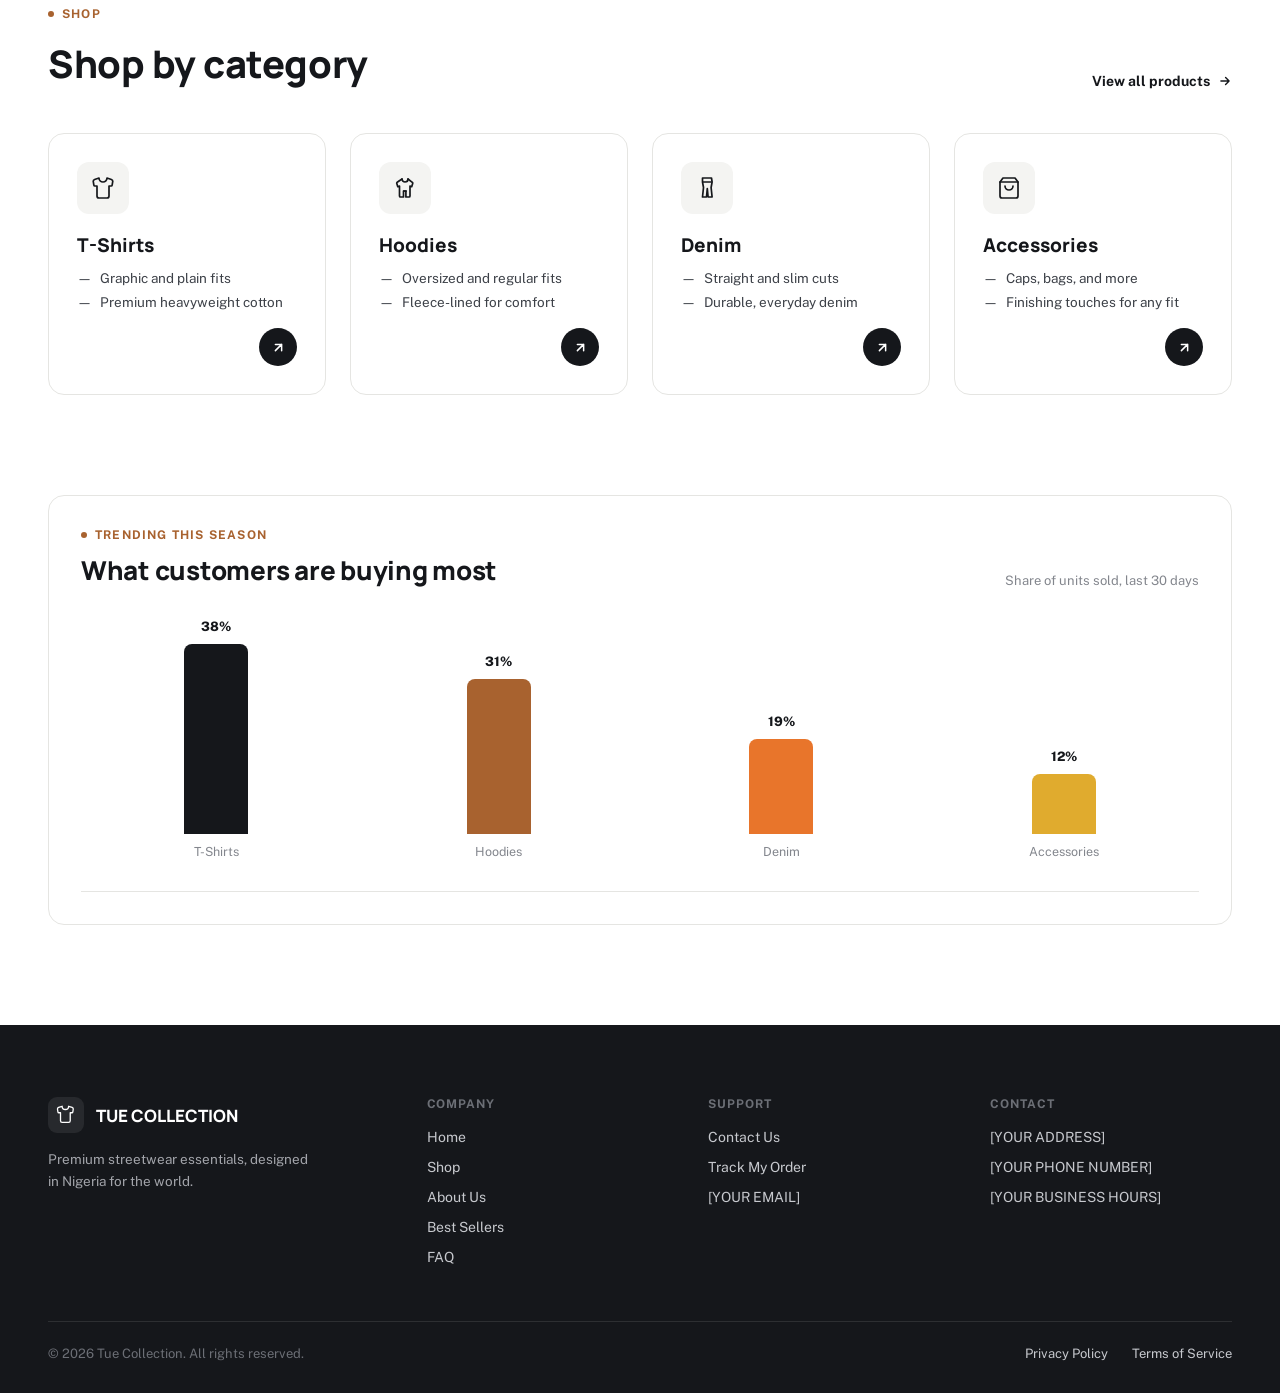
==== commit 0b9f65ad: "Add files via upload" ====
--- a/index.html
+++ b/index.html
@@ -3,9 +3,62 @@
 <head>
 <meta charset="utf-8">
 <meta name="viewport" content="width=device-width, initial-scale=1">
-<title>Tue Collection — Premium Streetwear</title>
+
+<title>Tue Collection — Premium Streetwear in Nigeria | Tees, Hoodies &amp; Denim</title>
+<meta name="description" content="Shop Tue Collection: premium streetwear built for everyday wear — bold graphic tees, oversized hoodies, and durable denim, designed in Nigeria and shipped nationwide.">
+<meta name="keywords" content="Tue Collection, streetwear Nigeria, graphic tees, hoodies, denim, premium streetwear brand, Nigerian fashion brand">
+<meta name="robots" content="index, follow">
+<meta name="author" content="Tue Collection">
+<link rel="canonical" href="https://[YOUR DOMAIN]/">
+
+<!-- Open Graph -->
+<meta property="og:type" content="website">
+<meta property="og:site_name" content="Tue Collection">
+<meta property="og:title" content="Tue Collection — Premium Streetwear in Nigeria">
+<meta property="og:description" content="Bold graphic tees, oversized hoodies, and durable denim — premium streetwear designed in Nigeria, made for the world.">
+<meta property="og:image" content="https://[YOUR DOMAIN]/img/hero-launch.jpg">
+<meta property="og:url" content="https://[YOUR DOMAIN]/">
+<meta property="og:locale" content="en_NG">
+
+<!-- Twitter Card -->
+<meta name="twitter:card" content="summary_large_image">
+<meta name="twitter:title" content="Tue Collection — Premium Streetwear in Nigeria">
+<meta name="twitter:description" content="Bold graphic tees, oversized hoodies, and durable denim — premium streetwear designed in Nigeria, made for the world.">
+<meta name="twitter:image" content="https://[YOUR DOMAIN]/img/hero-launch.jpg">
+
+<meta name="theme-color" content="#15171b">
+<link rel="icon" type="image/svg+xml" href="img/favicon.svg">
+
 <link rel="stylesheet" href="https://fonts.googleapis.com/css2?family=Manrope:wght@500;700;800&family=Public+Sans:wght@400;500;600;700&display=swap">
 <link rel="stylesheet" href="styles.css">
+
+<script type="application/ld+json">
+{
+  "@context": "https://schema.org",
+  "@type": "ClothingStore",
+  "name": "Tue Collection",
+  "description": "Premium streetwear essentials — graphic tees, hoodies, and denim — designed in Nigeria for the world.",
+  "url": "https://[YOUR DOMAIN]/",
+  "image": "https://[YOUR DOMAIN]/img/hero-launch.jpg",
+  "logo": "https://[YOUR DOMAIN]/img/favicon.svg",
+  "telephone": "[YOUR PHONE NUMBER]",
+  "priceRange": "₦₦",
+  "address": {
+    "@type": "PostalAddress",
+    "streetAddress": "[YOUR ADDRESS]",
+    "addressCountry": "NG"
+  }
+}
+</script>
+<script type="application/ld+json">
+{
+  "@context": "https://schema.org",
+  "@type": "BreadcrumbList",
+  "itemListElement": [
+    { "@type": "ListItem", "position": 1, "name": "Home", "item": "https://[YOUR DOMAIN]/index.html" }
+  ]
+}
+</script>
 </head>
 <body>
 
@@ -92,12 +145,6 @@
           <a href="contact.html" class="btn-primary" style="padding:16px 28px;border-radius:999px;font-size:15px;font-weight:700;display:inline-flex;align-items:center;gap:10px;">
             Shop Now
             <svg width="15" height="15" viewBox="0 0 24 24" fill="none" stroke="#fff" stroke-width="2.4" stroke-linecap="round" stroke-linejoin="round"><path d="M5 12h14M13 6l6 6-6 6"/></svg>
-          </a>
-          <a href="#" style="display:inline-flex;align-items:center;gap:12px;">
-            <span style="width:44px;height:44px;border-radius:999px;border:1.5px solid var(--line);display:flex;align-items:center;justify-content:center;">
-              <svg width="14" height="14" viewBox="0 0 24 24" fill="#15171b"><path d="M8 5v14l11-7z"/></svg>
-            </span>
-            <span style="font-size:14px;font-weight:700;color:var(--ink);">Watch our lookbook</span>
           </a>
         </div>
       </div>
